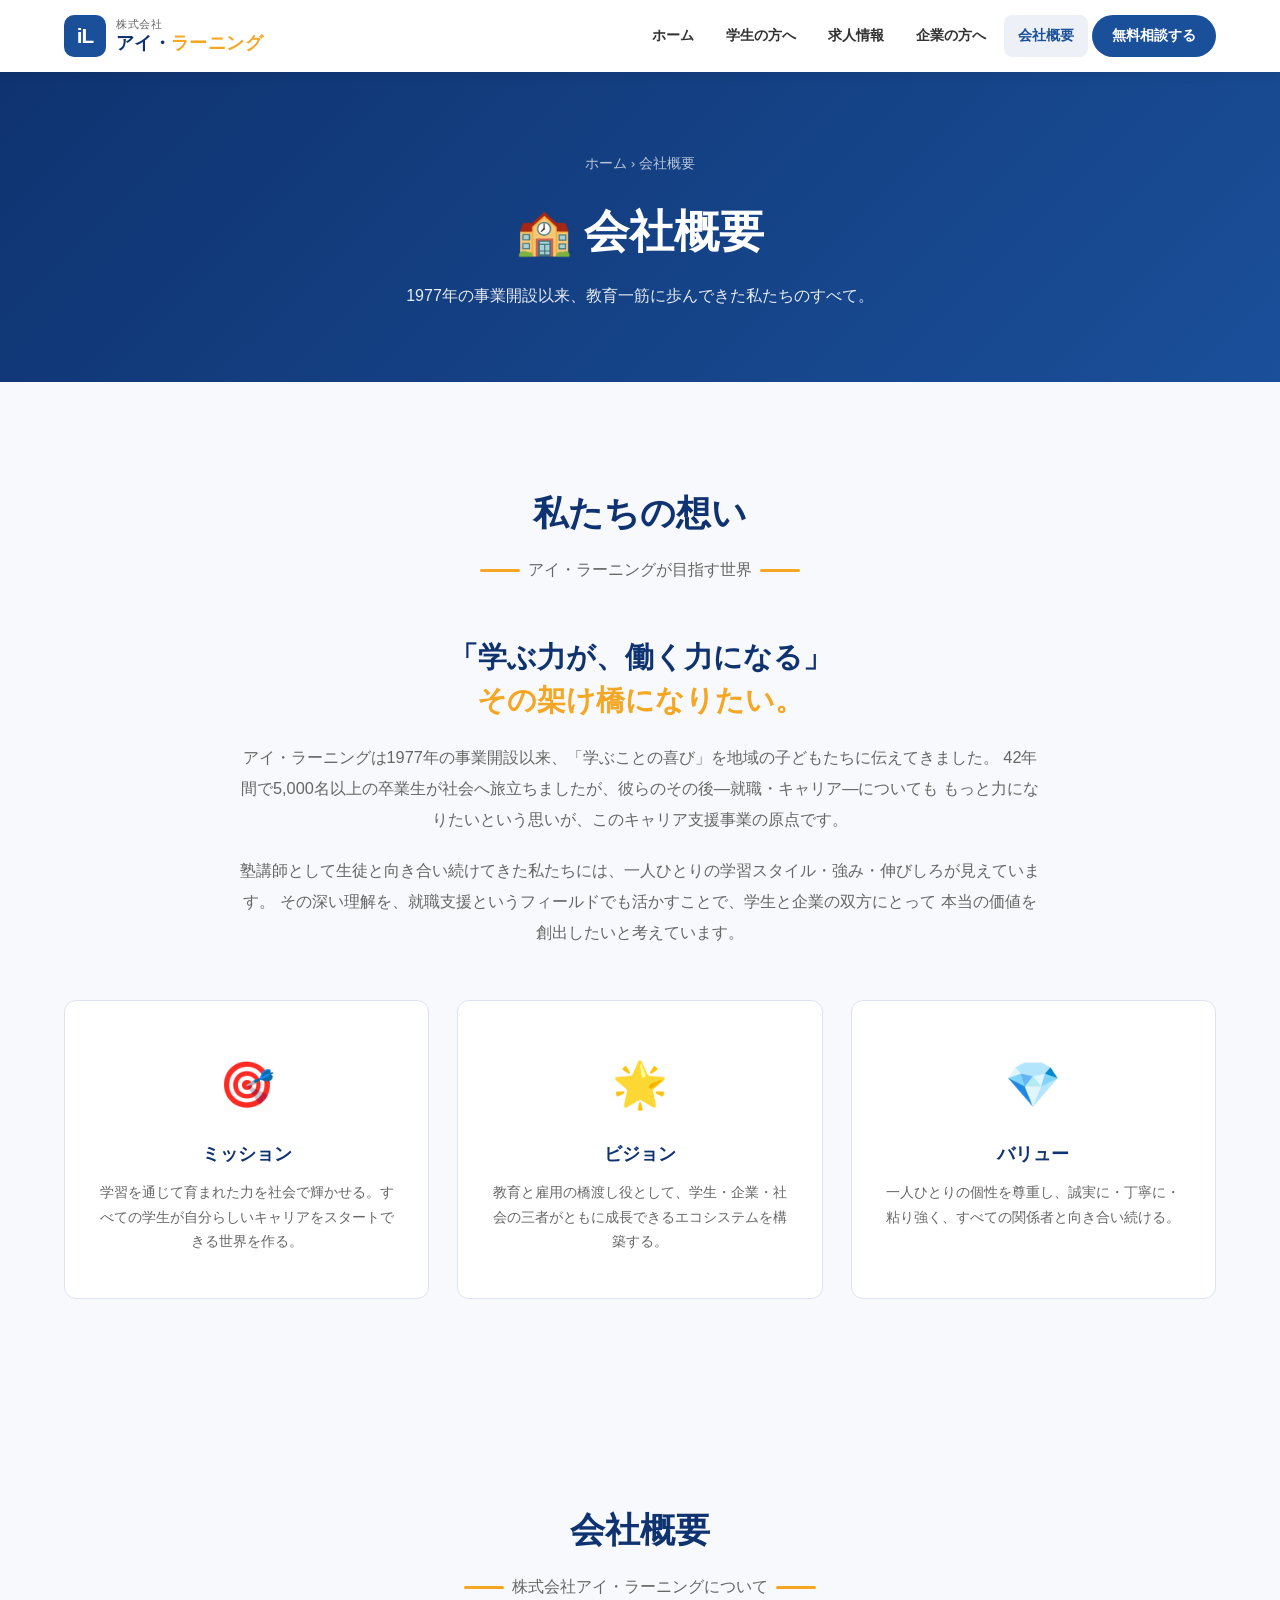
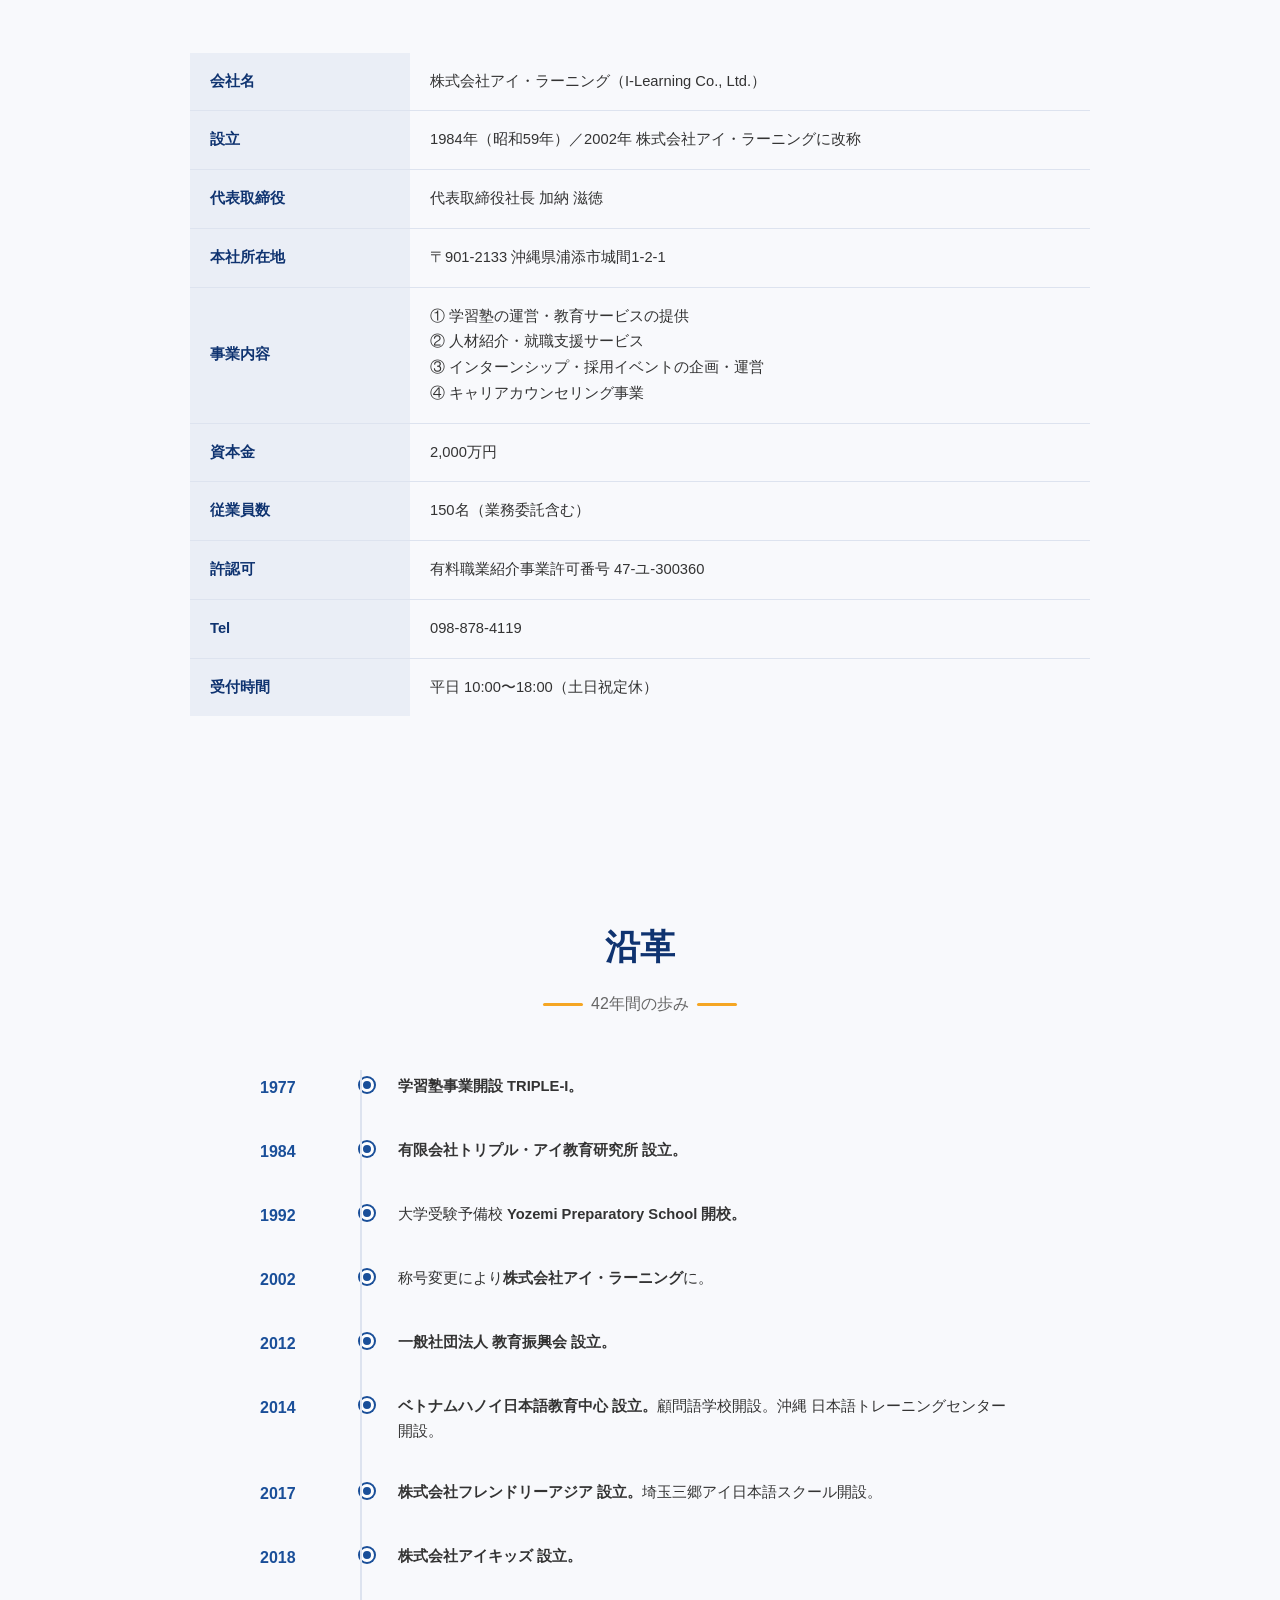
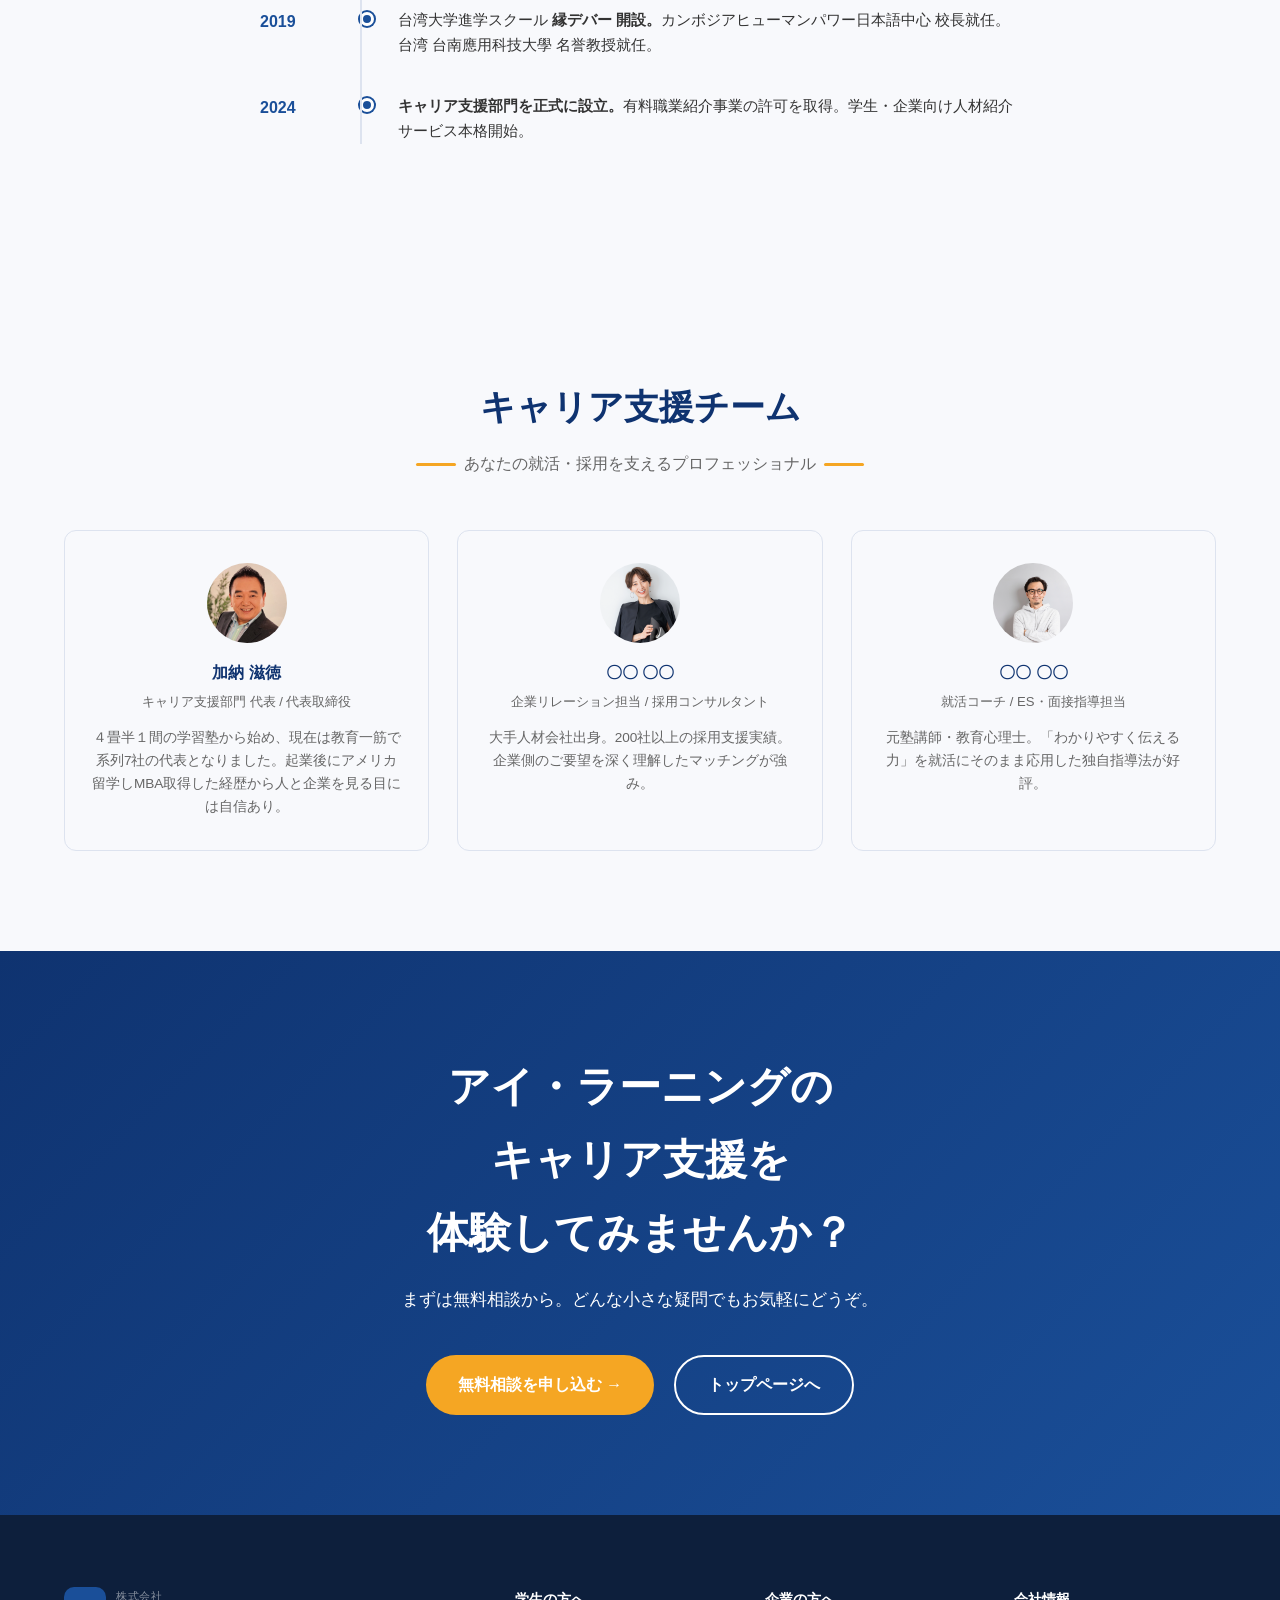
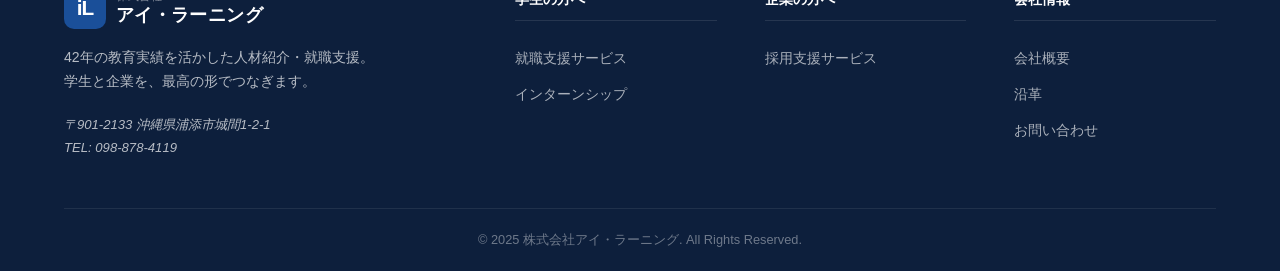
==== pages/about.html @ 65c25853 "initial commit" ====
<!DOCTYPE html>
<html lang="ja">
<head>
  <meta charset="UTF-8">
  <meta name="viewport" content="width=device-width, initial-scale=1.0">
  <meta name="description" content="株式会社アイ・ラーニングの会社概要。1977年の事業開始以来、教育一筋に歩んできた私たちが人材紹介・就職支援に取り組む理由をご紹介します。">
  <title>会社概要 | アイ・ラーニング キャリア支援</title>
  <link rel="stylesheet" href="../css/style.css">
  <style>
    .about-section { padding: 100px 0; }
    .about-section:nth-child(even) { background: var(--bg); }

    /* 会社概要テーブル */
    .company-table { width: 100%; border-collapse: collapse; margin-top: 32px; }
    .company-table th, .company-table td {
      padding: 16px 20px;
      text-align: left;
      border-bottom: 1px solid var(--border);
      font-size: 0.92rem;
    }
    .company-table th {
      width: 220px;
      background: rgba(26,79,153,0.06);
      color: var(--primary-dark);
      font-weight: 700;
    }
    .company-table td { color: var(--text); }
    .company-table tr:last-child th,
    .company-table tr:last-child td { border-bottom: none; }

    /* ミッション */
    .mission-grid { display: grid; grid-template-columns: repeat(3, 1fr); gap: 28px; margin-top: 52px; }
    .mission-card {
      text-align: center;
      padding: 44px 28px;
      border-radius: var(--radius);
      border: 1px solid var(--border);
      background: var(--white);
      transition: var(--transition);
    }
    .mission-card:hover { box-shadow: var(--shadow-lg); transform: translateY(-4px); }
    .mission-card .m-icon { font-size: 2.8rem; margin-bottom: 16px; }
    .mission-card h3 { font-size: 1.1rem; font-weight: 800; color: var(--primary-dark); margin-bottom: 10px; }
    .mission-card p { font-size: 0.88rem; color: var(--text-light); line-height: 1.75; }

    /* 沿革タイムライン */
    .history-timeline { max-width: 760px; margin: 52px auto 0; position: relative; }
    .history-timeline::before {
      content: ""; position: absolute;
      top: 0; bottom: 0; left: 100px;
      width: 2px; background: var(--border);
    }
    .history-item { display: flex; gap: 0; margin-bottom: 32px; }
    .history-year {
      min-width: 100px;
      font-size: 1rem; font-weight: 800;
      color: var(--primary); padding-top: 4px;
    }
    .history-dot {
      width: 14px; height: 14px;
      background: var(--primary);
      border: 3px solid var(--white);
      border-radius: 50%;
      box-shadow: 0 0 0 2px var(--primary);
      margin-top: 8px;
      flex-shrink: 0;
    }
    .history-desc {
      padding-left: 24px;
      font-size: 0.92rem;
      color: var(--text);
      line-height: 1.7;
      padding-top: 4px;
    }

    /* メンバー */
    .member-grid { display: grid; grid-template-columns: repeat(3, 1fr); gap: 28px; margin-top: 40px; }
    .member-card {
      background: var(--bg);
      border: 1px solid var(--border);
      border-radius: var(--radius);
      padding: 32px 24px;
      text-align: center;
    }
    .member-avatar {
      width: 80px; height: 80px;
      border-radius: 50%;
      margin: 0 auto 16px;
      display: flex; align-items: center; justify-content: center;
      font-size: 2rem;
      color: var(--white);
    }
    img.member-avatar {
      object-fit: cover;
      display: block;
    }
    .member-avatar.a1 { background: linear-gradient(135deg, #1a4f99, #2d6bd4); }
    .member-avatar.a2 { background: linear-gradient(135deg, #d4891a, #f5a623); }
    .member-avatar.a3 { background: linear-gradient(135deg, #27ae60, #2ecc71); }
    .member-card h4 { font-size: 1rem; font-weight: 700; color: var(--primary-dark); }
    .member-card .role { font-size: 0.82rem; color: var(--text-light); margin: 4px 0 12px; }
    .member-card p { font-size: 0.85rem; color: var(--text-light); line-height: 1.7; }

    @media (max-width: 768px) {
      .mission-grid { grid-template-columns: 1fr; }
      .member-grid  { grid-template-columns: 1fr; }
      .company-table th { width: 120px; }
      .history-timeline::before { left: 80px; }
      .history-year { min-width: 80px; font-size: 0.9rem; }
    }
    @media (max-width: 1024px) {
      .mission-grid { grid-template-columns: repeat(2, 1fr); }
    }
  </style>
</head>
<body>

  <!-- ヘッダー -->
  <header class="site-header">
    <div class="container">
      <div class="header-inner">
        <a href="../index.html" class="logo">
          <div class="logo-icon">iL</div>
          <div class="logo-text">
            <span class="company">株式会社</span>
            <span class="brand">アイ・<span>ラーニング</span></span>
          </div>
        </a>
        <nav class="site-nav" id="siteNav">
          <ul>
            <li><a href="../index.html">ホーム</a></li>
            <li><a href="for-students.html">学生の方へ</a></li>
            <li><a href="jobs.html">求人情報</a></li>
            <li><a href="for-companies.html">企業の方へ</a></li>
            <li><a href="about.html" class="active">会社概要</a></li>
            <li><a href="contact.html" class="nav-cta">無料相談する</a></li>
          </ul>
        </nav>
        <button class="hamburger" id="hamburger" aria-label="メニュー">
          <span></span><span></span><span></span>
        </button>
      </div>
    </div>
  </header>

  <!-- ページヒーロー -->
  <section class="page-hero">
    <div class="container">
      <p class="breadcrumb"><a href="../index.html">ホーム</a> &rsaquo; 会社概要</p>
      <h1>🏫 会社概要</h1>
      <p>1977年の事業開設以来、教育一筋に歩んできた私たちのすべて。</p>
    </div>
  </section>

  <!-- ミッション・ビジョン -->
  <section class="about-section">
    <div class="container">
      <h2 class="section-title reveal">私たちの想い</h2>
      <p class="section-sub reveal"><span></span>アイ・ラーニングが目指す世界<span></span></p>

      <div style="max-width:800px; margin:0 auto; text-align:center;" class="reveal">
        <h3 style="font-size:1.8rem; font-weight:800; color:var(--primary-dark); margin-bottom:20px; line-height:1.5;">
          「学ぶ力が、働く力になる」<br>
          <span style="color:var(--accent);">その架け橋になりたい。</span>
        </h3>
        <p style="font-size:1.02rem; color:var(--text-light); line-height:1.9; margin-bottom:20px;">
          アイ・ラーニングは1977年の事業開設以来、「学ぶことの喜び」を地域の子どもたちに伝えてきました。
          42年間で5,000名以上の卒業生が社会へ旅立ちましたが、彼らのその後—就職・キャリア—についても
          もっと力になりたいという思いが、このキャリア支援事業の原点です。
        </p>
        <p style="font-size:1.02rem; color:var(--text-light); line-height:1.9;">
          塾講師として生徒と向き合い続けてきた私たちには、一人ひとりの学習スタイル・強み・伸びしろが見えています。
          その深い理解を、就職支援というフィールドでも活かすことで、学生と企業の双方にとって
          本当の価値を創出したいと考えています。
        </p>
      </div>

      <div class="mission-grid">
        <div class="mission-card reveal">
          <div class="m-icon">🎯</div>
          <h3>ミッション</h3>
          <p>学習を通じて育まれた力を社会で輝かせる。すべての学生が自分らしいキャリアをスタートできる世界を作る。</p>
        </div>
        <div class="mission-card reveal">
          <div class="m-icon">🌟</div>
          <h3>ビジョン</h3>
          <p>教育と雇用の橋渡し役として、学生・企業・社会の三者がともに成長できるエコシステムを構築する。</p>
        </div>
        <div class="mission-card reveal">
          <div class="m-icon">💎</div>
          <h3>バリュー</h3>
          <p>一人ひとりの個性を尊重し、誠実に・丁寧に・粘り強く、すべての関係者と向き合い続ける。</p>
        </div>
      </div>
    </div>
  </section>

  <!-- 会社概要テーブル -->
  <section class="about-section" id="info">
    <div class="container">
      <h2 class="section-title reveal">会社概要</h2>
      <p class="section-sub reveal"><span></span>株式会社アイ・ラーニングについて<span></span></p>

      <div class="reveal" style="max-width:900px; margin:0 auto;">
        <table class="company-table">
          <tbody>
            <tr>
              <th>会社名</th>
              <td>株式会社アイ・ラーニング（I-Learning Co., Ltd.）</td>
            </tr>
            <tr>
              <th>設立</th>
              <td>1984年（昭和59年）／2002年 株式会社アイ・ラーニングに改称</td>
            </tr>
            <tr>
              <th>代表取締役</th>
              <td>代表取締役社長 加納 滋徳</td>
            </tr>
            <tr>
              <th>本社所在地</th>
              <td>〒901-2133 沖縄県浦添市城間1-2-1</td>
            </tr>
            <tr>
              <th>事業内容</th>
              <td>
                ① 学習塾の運営・教育サービスの提供<br>
                ② 人材紹介・就職支援サービス<br>
                ③ インターンシップ・採用イベントの企画・運営<br>
                ④ キャリアカウンセリング事業
              </td>
            </tr>
            <tr>
              <th>資本金</th>
              <td>2,000万円</td>
            </tr>
            <tr>
              <th>従業員数</th>
              <td>150名（業務委託含む）</td>
            </tr>
            <tr>
              <th>許認可</th>
              <td>有料職業紹介事業許可番号 47-ユ-300360</td>
            </tr>
            <tr>
              <th>Tel</th>
              <td>098-878-4119</td>
            </tr>
            <tr>
              <th>受付時間</th>
              <td>平日 10:00〜18:00（土日祝定休）</td>
            </tr>
          </tbody>
        </table>
      </div>
    </div>
  </section>

  <!-- 沿革 -->
  <section class="about-section" id="history">
    <div class="container">
      <h2 class="section-title reveal">沿革</h2>
      <p class="section-sub reveal"><span></span>42年間の歩み<span></span></p>

      <div class="history-timeline reveal">
        <div class="history-item">
          <div class="history-year">1977</div>
          <div class="history-dot"></div>
          <div class="history-desc"><strong>学習塾事業開設 TRIPLE-I。</strong></div>
        </div>
        <div class="history-item">
          <div class="history-year">1984</div>
          <div class="history-dot"></div>
          <div class="history-desc"><strong>有限会社トリプル・アイ教育研究所 設立。</strong></div>
        </div>
        <div class="history-item">
          <div class="history-year">1992</div>
          <div class="history-dot"></div>
          <div class="history-desc">大学受験予備校 <strong>Yozemi Preparatory School 開校。</strong></div>
        </div>
        <div class="history-item">
          <div class="history-year">2002</div>
          <div class="history-dot"></div>
          <div class="history-desc">称号変更により<strong>株式会社アイ・ラーニング</strong>に。</div>
        </div>
        <div class="history-item">
          <div class="history-year">2012</div>
          <div class="history-dot"></div>
          <div class="history-desc"><strong>一般社団法人 教育振興会 設立。</strong></div>
        </div>
        <div class="history-item">
          <div class="history-year">2014</div>
          <div class="history-dot"></div>
          <div class="history-desc"><strong>ベトナムハノイ日本語教育中心 設立。</strong>顧問語学校開設。沖縄 日本語トレーニングセンター開設。</div>
        </div>
        <div class="history-item">
          <div class="history-year">2017</div>
          <div class="history-dot"></div>
          <div class="history-desc"><strong>株式会社フレンドリーアジア 設立。</strong>埼玉三郷アイ日本語スクール開設。</div>
        </div>
        <div class="history-item">
          <div class="history-year">2018</div>
          <div class="history-dot"></div>
          <div class="history-desc"><strong>株式会社アイキッズ 設立。</strong></div>
        </div>
        <div class="history-item">
          <div class="history-year">2019</div>
          <div class="history-dot"></div>
          <div class="history-desc">台湾大学進学スクール <strong>縁デバー 開設。</strong>カンボジアヒューマンパワー日本語中心 校長就任。台湾 台南應用科技大學 名誉教授就任。</div>
        </div>
        <div class="history-item">
          <div class="history-year">2024</div>
          <div class="history-dot"></div>
          <div class="history-desc"><strong>キャリア支援部門を正式に設立。</strong>有料職業紹介事業の許可を取得。学生・企業向け人材紹介サービス本格開始。</div>
        </div>
      </div>
    </div>
  </section>

  <!-- スタッフ紹介 -->
  <section class="about-section">
    <div class="container">
      <h2 class="section-title reveal">キャリア支援チーム</h2>
      <p class="section-sub reveal"><span></span>あなたの就活・採用を支えるプロフェッショナル<span></span></p>

      <div class="member-grid">
        <div class="member-card reveal">
          <img src="../sozai/代表・加納氏.png" alt="加納 滋徳" class="member-avatar">
          <h4>加納 滋徳</h4>
          <div class="role">キャリア支援部門 代表 / 代表取締役</div>
          <p>４畳半１間の学習塾から始め、現在は教育一筋で系列7社の代表となりました。起業後にアメリカ留学しMBA取得した経歴から人と企業を見る目には自信あり。</p>
        </div>
        <div class="member-card reveal">
          <img src="../sozai/副代表・中村氏.png" alt="企業リレーション担当" class="member-avatar">
          <h4>〇〇 〇〇</h4>
          <div class="role">企業リレーション担当 / 採用コンサルタント</div>
          <p>大手人材会社出身。200社以上の採用支援実績。企業側のご要望を深く理解したマッチングが強み。</p>
        </div>
        <div class="member-card reveal">
          <img src="../sozai/カウンセラー・林氏.png" alt="就活コーチ" class="member-avatar">
          <h4>〇〇 〇〇</h4>
          <div class="role">就活コーチ / ES・面接指導担当</div>
          <p>元塾講師・教育心理士。「わかりやすく伝える力」を就活にそのまま応用した独自指導法が好評。</p>
        </div>
      </div>
    </div>
  </section>

  <!-- CTA -->
  <section class="cta-section">
    <div class="container">
      <h2 class="reveal">アイ・ラーニングの<br>キャリア支援を<br>体験してみませんか？</h2>
      <p class="reveal">まずは無料相談から。どんな小さな疑問でもお気軽にどうぞ。</p>
      <div class="cta-buttons reveal">
        <a href="contact.html" class="btn btn-primary">無料相談を申し込む →</a>
        <a href="../index.html" class="btn btn-secondary">トップページへ</a>
      </div>
    </div>
  </section>

  <!-- フッター -->
  <footer class="site-footer">
    <div class="container">
      <div class="footer-inner">
        <div class="footer-brand">
          <a href="../index.html" class="logo">
            <div class="logo-icon">iL</div>
            <div class="logo-text">
              <span class="company">株式会社</span>
              <span class="brand" style="color:#fff">アイ・ラーニング</span>
            </div>
          </a>
          <p class="footer-desc">42年の教育実績を活かした人材紹介・就職支援。<br>学生と企業を、最高の形でつなぎます。</p>
          <address class="footer-address">〒901-2133 沖縄県浦添市城間1-2-1<br>TEL: 098-878-4119</address>
        </div>
        <div class="footer-col">
          <h4>学生の方へ</h4>
          <a href="for-students.html">就職支援サービス</a>
          <a href="for-students.html#internship">インターンシップ</a>
        </div>
        <div class="footer-col">
          <h4>企業の方へ</h4>
          <a href="for-companies.html">採用支援サービス</a>
        </div>
        <div class="footer-col">
          <h4>会社情報</h4>
          <a href="about.html">会社概要</a>
          <a href="about.html#history">沿革</a>
          <a href="contact.html">お問い合わせ</a>
        </div>
      </div>
    </div>
    <div class="footer-bottom">
      <p>&copy; 2025 株式会社アイ・ラーニング. All Rights Reserved.</p>
    </div>
  </footer>

  <script src="../js/main.js"></script>
</body>
</html>
---- css/style.css ----
/* ============================================
   株式会社アイ・ラーニング キャリア支援
   メインスタイルシート
   ============================================ */

/* --- リセット & 基本設定 --- */
*, *::before, *::after {
  box-sizing: border-box;
  margin: 0;
  padding: 0;
}

:root {
  --primary:       #1a4f99;
  --primary-dark:  #0f3370;
  --accent:        #f5a623;
  --accent-dark:   #d4891a;
  --text:          #333333;
  --text-light:    #666666;
  --bg:            #f8f9fc;
  --white:         #ffffff;
  --border:        #dde3ef;
  --success:       #27ae60;
  --shadow:        0 4px 20px rgba(26,79,153,0.10);
  --shadow-lg:     0 8px 40px rgba(26,79,153,0.16);
  --radius:        12px;
  --radius-sm:     8px;
  --transition:    0.3s ease;
  --max-width:     1200px;
}

html { scroll-behavior: smooth; }

body {
  font-family: "Hiragino Kaku Gothic ProN", "Noto Sans JP", sans-serif;
  font-size: 16px;
  line-height: 1.75;
  color: var(--text);
  background: var(--bg);
}

a { color: inherit; text-decoration: none; }
img { max-width: 100%; display: block; }
ul, ol { list-style: none; }

/* --- ユーティリティ --- */
.container {
  max-width: var(--max-width);
  margin: 0 auto;
  padding: 0 24px;
}

.section-title {
  font-size: clamp(1.6rem, 3vw, 2.2rem);
  font-weight: 700;
  color: var(--primary-dark);
  text-align: center;
  margin-bottom: 12px;
}

.section-sub {
  text-align: center;
  color: var(--text-light);
  font-size: 1rem;
  margin-bottom: 52px;
}

.section-sub span {
  display: inline-block;
  width: 40px;
  height: 3px;
  background: var(--accent);
  border-radius: 2px;
  vertical-align: middle;
  margin: 0 8px;
}

.btn {
  display: inline-flex;
  align-items: center;
  gap: 8px;
  padding: 14px 32px;
  border-radius: 50px;
  font-size: 1rem;
  font-weight: 700;
  cursor: pointer;
  border: none;
  transition: var(--transition);
  white-space: nowrap;
}

.btn-primary {
  background: var(--accent);
  color: var(--white);
}
.btn-primary:hover {
  background: var(--accent-dark);
  transform: translateY(-2px);
  box-shadow: 0 6px 20px rgba(245,166,35,0.4);
}

.btn-secondary {
  background: transparent;
  color: var(--white);
  border: 2px solid var(--white);
}
.btn-secondary:hover {
  background: var(--white);
  color: var(--primary);
  transform: translateY(-2px);
}

.btn-outline {
  background: transparent;
  color: var(--primary);
  border: 2px solid var(--primary);
}
.btn-outline:hover {
  background: var(--primary);
  color: var(--white);
  transform: translateY(-2px);
}

/* ============================================
   ヘッダー / ナビゲーション
   ============================================ */
.site-header {
  position: sticky;
  top: 0;
  z-index: 100;
  background: var(--white);
  box-shadow: 0 2px 12px rgba(0,0,0,0.08);
}

.header-inner {
  display: flex;
  align-items: center;
  justify-content: space-between;
  height: 72px;
}

.logo {
  display: flex;
  align-items: center;
  gap: 10px;
}

.logo-icon {
  width: 42px;
  height: 42px;
  background: var(--primary);
  border-radius: 10px;
  display: flex;
  align-items: center;
  justify-content: center;
  color: var(--white);
  font-size: 1.3rem;
  font-weight: 900;
  letter-spacing: -1px;
}

.logo-text {
  display: flex;
  flex-direction: column;
  line-height: 1.2;
}

.logo-text .company {
  font-size: 0.7rem;
  color: var(--text-light);
  letter-spacing: 0.05em;
}

.logo-text .brand {
  font-size: 1.15rem;
  font-weight: 800;
  color: var(--primary-dark);
  letter-spacing: 0.02em;
}

.logo-text .brand span {
  color: var(--accent);
}

.site-nav ul {
  display: flex;
  align-items: center;
  gap: 4px;
}

.site-nav a {
  display: block;
  padding: 8px 14px;
  border-radius: var(--radius-sm);
  font-size: 0.9rem;
  font-weight: 600;
  color: var(--text);
  transition: var(--transition);
}

.site-nav a:hover,
.site-nav a.active {
  color: var(--primary);
  background: rgba(26,79,153,0.08);
}

.nav-cta {
  background: var(--primary) !important;
  color: var(--white) !important;
  border-radius: 50px !important;
  padding: 8px 20px !important;
}

.nav-cta:hover {
  background: var(--primary-dark) !important;
  color: var(--white) !important;
}

.hamburger {
  display: none;
  flex-direction: column;
  gap: 5px;
  cursor: pointer;
  padding: 6px;
}

.hamburger span {
  display: block;
  width: 24px;
  height: 2px;
  background: var(--text);
  border-radius: 2px;
  transition: var(--transition);
}

/* ============================================
   ヒーローセクション
   ============================================ */
.hero {
  background: linear-gradient(135deg, var(--primary-dark) 0%, var(--primary) 60%, #2d6bd4 100%);
  color: var(--white);
  padding: 100px 0 80px;
  position: relative;
  overflow: hidden;
}

.hero-video {
  position: absolute;
  inset: 0;
  width: 100%;
  height: 100%;
  object-fit: cover;
  z-index: 0;
}

.hero::before {
  content: "";
  position: absolute;
  inset: 0;
  background: rgba(10, 40, 90, 0.55);
  z-index: 1;
}

.hero-inner {
  position: relative;
  z-index: 2;
  display: grid;
  grid-template-columns: 1fr;
  gap: 60px;
  align-items: center;
  max-width: 720px;
}

.hero-badge {
  display: inline-flex;
  align-items: center;
  gap: 8px;
  background: rgba(245,166,35,0.2);
  border: 1px solid rgba(245,166,35,0.4);
  color: var(--accent);
  font-size: 0.85rem;
  font-weight: 700;
  padding: 6px 16px;
  border-radius: 50px;
  margin-bottom: 20px;
}

.hero h1 {
  font-size: clamp(2rem, 4vw, 3rem);
  font-weight: 900;
  line-height: 1.3;
  margin-bottom: 20px;
}

.hero h1 em {
  font-style: normal;
  color: var(--accent);
}

.hero-desc {
  font-size: 1.05rem;
  line-height: 1.85;
  opacity: 0.9;
  margin-bottom: 36px;
}

.hero-cta {
  display: flex;
  gap: 16px;
  flex-wrap: wrap;
}

.hero-stats {
  display: grid;
  grid-template-columns: repeat(3, 1fr);
  gap: 20px;
  margin-top: 48px;
  padding-top: 36px;
  border-top: 1px solid rgba(255,255,255,0.15);
}

.stat-item {
  text-align: center;
}

.stat-item .number {
  font-size: 2.2rem;
  font-weight: 900;
  color: var(--accent);
  line-height: 1;
}

.stat-item .label {
  font-size: 0.8rem;
  opacity: 0.8;
  margin-top: 6px;
}

/* ヒーロービジュアル */
.hero-visual {
  display: flex;
  flex-direction: column;
  gap: 16px;
}

.hero-card {
  background: rgba(255,255,255,0.12);
  backdrop-filter: blur(12px);
  border: 1px solid rgba(255,255,255,0.2);
  border-radius: var(--radius);
  padding: 20px 24px;
  display: flex;
  align-items: center;
  gap: 16px;
}

.hero-card-icon {
  width: 52px;
  height: 52px;
  border-radius: 12px;
  background: var(--accent);
  display: flex;
  align-items: center;
  justify-content: center;
  font-size: 1.5rem;
  flex-shrink: 0;
}

.hero-card-text .title {
  font-weight: 700;
  font-size: 1rem;
  margin-bottom: 4px;
}

.hero-card-text .desc {
  font-size: 0.82rem;
  opacity: 0.8;
}

.hero-img {
  width: 100%;
  border-radius: var(--radius);
  box-shadow: var(--shadow-lg);
  object-fit: cover;
  max-height: 500px;
  display: block;
}

/* ============================================
   実績バナー
   ============================================ */
.achievement-bar {
  background: var(--primary-dark);
  color: var(--white);
  padding: 20px 0;
}

.achievement-inner {
  display: flex;
  align-items: center;
  justify-content: space-around;
  flex-wrap: wrap;
  gap: 20px;
}

.achievement-item {
  display: flex;
  align-items: center;
  gap: 12px;
}

.achievement-item .icon {
  font-size: 1.6rem;
}

.achievement-item .text strong {
  display: block;
  font-size: 1.3rem;
  font-weight: 900;
  color: var(--accent);
}

.achievement-item .text span {
  font-size: 0.82rem;
  opacity: 0.8;
}

.achievement-divider {
  width: 1px;
  height: 40px;
  background: rgba(255,255,255,0.2);
}

/* ============================================
   サービスセクション
   ============================================ */
.services-section {
  padding: 100px 0;
  background: var(--white);
}

.services-grid {
  display: grid;
  grid-template-columns: repeat(3, 1fr);
  gap: 28px;
}

.service-card {
  background: var(--bg);
  border: 1px solid var(--border);
  border-radius: var(--radius);
  padding: 36px 28px;
  transition: var(--transition);
  position: relative;
  overflow: hidden;
}

.service-card::before {
  content: "";
  position: absolute;
  top: 0;
  left: 0;
  right: 0;
  height: 4px;
  background: var(--primary);
  transform: scaleX(0);
  transition: var(--transition);
}

.service-card:hover {
  transform: translateY(-6px);
  box-shadow: var(--shadow-lg);
  border-color: transparent;
}

.service-card:hover::before {
  transform: scaleX(1);
}

.service-icon {
  width: 64px;
  height: 64px;
  background: rgba(26,79,153,0.08);
  border-radius: 16px;
  display: flex;
  align-items: center;
  justify-content: center;
  font-size: 1.8rem;
  margin-bottom: 20px;
}

.service-card h3 {
  font-size: 1.15rem;
  font-weight: 700;
  color: var(--primary-dark);
  margin-bottom: 12px;
}

.service-card p {
  font-size: 0.92rem;
  color: var(--text-light);
  line-height: 1.75;
  margin-bottom: 20px;
}

.service-link {
  color: var(--primary);
  font-size: 0.9rem;
  font-weight: 700;
  display: inline-flex;
  align-items: center;
  gap: 4px;
  transition: var(--transition);
}

.service-link:hover { gap: 8px; }

/* ============================================
   対象者セクション（学生 / 企業）
   ============================================ */
.target-section {
  padding: 100px 0;
  background: var(--bg);
}

.target-grid {
  display: grid;
  grid-template-columns: 1fr 1fr;
  gap: 32px;
}

.target-card {
  border-radius: var(--radius);
  padding: 48px 40px;
  color: var(--white);
  position: relative;
  overflow: hidden;
}

.target-card.students {
  background:
    linear-gradient(135deg, rgba(26,79,153,0.72), rgba(45,107,212,0.65)),
    url('../sozai/学生とスタッフが面談・相談しているシーン１.png') center/cover no-repeat;
}

.target-card.companies {
  background:
    linear-gradient(135deg, rgba(212,137,26,0.65), rgba(245,166,35,0.60)),
    url('../sozai/biru.png') center/cover no-repeat;
}

.target-card::after {
  content: attr(data-icon);
  position: absolute;
  bottom: -20px;
  right: -10px;
  font-size: 8rem;
  opacity: 0.08;
}

.target-tag {
  display: inline-block;
  background: rgba(255,255,255,0.2);
  border-radius: 50px;
  padding: 4px 14px;
  font-size: 0.78rem;
  font-weight: 700;
  margin-bottom: 16px;
}

.target-card h3 {
  font-size: 1.6rem;
  font-weight: 800;
  margin-bottom: 12px;
}

.target-card p {
  opacity: 0.9;
  margin-bottom: 28px;
  font-size: 0.95rem;
}

.target-list {
  margin-bottom: 32px;
}

.target-list li {
  display: flex;
  align-items: center;
  gap: 10px;
  padding: 8px 0;
  font-size: 0.92rem;
  border-bottom: 1px solid rgba(255,255,255,0.15);
}

.target-list li:last-child { border-bottom: none; }

.target-list li::before {
  content: "✓";
  background: rgba(255,255,255,0.2);
  width: 22px;
  height: 22px;
  border-radius: 50%;
  display: inline-flex;
  align-items: center;
  justify-content: center;
  font-size: 0.7rem;
  font-weight: 700;
  flex-shrink: 0;
}

/* ============================================
   強み・特徴セクション
   ============================================ */
.strength-section {
  padding: 100px 0;
  background: var(--white);
}

.strength-grid {
  display: grid;
  grid-template-columns: 1fr 1fr;
  gap: 60px;
  align-items: center;
}

.strength-text h2 {
  font-size: clamp(1.6rem, 3vw, 2.2rem);
  font-weight: 800;
  color: var(--primary-dark);
  line-height: 1.4;
  margin-bottom: 20px;
}

.strength-text h2 em {
  font-style: normal;
  color: var(--accent);
}

.strength-text p {
  color: var(--text-light);
  margin-bottom: 32px;
  line-height: 1.85;
}

.strength-points {
  display: flex;
  flex-direction: column;
  gap: 20px;
}

.strength-point {
  display: flex;
  gap: 16px;
  align-items: flex-start;
}

.sp-icon {
  width: 48px;
  height: 48px;
  background: rgba(26,79,153,0.08);
  border-radius: 12px;
  display: flex;
  align-items: center;
  justify-content: center;
  font-size: 1.3rem;
  flex-shrink: 0;
}

.sp-body h4 {
  font-size: 1rem;
  font-weight: 700;
  color: var(--primary-dark);
  margin-bottom: 4px;
}

.sp-body p {
  font-size: 0.88rem;
  color: var(--text-light);
  margin-bottom: 0;
}

/* 42年の歴史ビジュアル */
.years-visual {
  background: linear-gradient(135deg, var(--primary-dark), var(--primary));
  border-radius: var(--radius);
  padding: 52px 40px;
  color: var(--white);
  text-align: center;
}

.years-number {
  font-size: 6rem;
  font-weight: 900;
  color: var(--accent);
  line-height: 1;
}

.years-label {
  font-size: 1.2rem;
  font-weight: 700;
  opacity: 0.9;
  margin-bottom: 32px;
}

.timeline {
  text-align: left;
  margin-top: 32px;
}

.timeline-item {
  display: flex;
  gap: 16px;
  padding: 12px 0;
  border-bottom: 1px solid rgba(255,255,255,0.1);
  font-size: 0.88rem;
}

.timeline-item:last-child { border-bottom: none; }

.timeline-year {
  color: var(--accent);
  font-weight: 800;
  min-width: 50px;
}

/* ============================================
   フロー（利用の流れ）
   ============================================ */
.flow-section {
  padding: 100px 0;
  background: linear-gradient(180deg, var(--bg) 0%, var(--white) 100%);
}

.flow-tabs {
  display: flex;
  justify-content: center;
  gap: 12px;
  margin-bottom: 52px;
}

.flow-tab {
  padding: 10px 28px;
  border-radius: 50px;
  border: 2px solid var(--border);
  font-size: 0.95rem;
  font-weight: 700;
  cursor: pointer;
  background: var(--white);
  color: var(--text-light);
  transition: var(--transition);
}

.flow-tab.active,
.flow-tab:hover {
  background: var(--primary);
  border-color: var(--primary);
  color: var(--white);
}

.flow-steps {
  display: grid;
  grid-template-columns: repeat(5, 1fr);
  gap: 0;
  position: relative;
}

.flow-steps::before {
  content: "";
  position: absolute;
  top: 36px;
  left: 10%;
  width: 80%;
  height: 2px;
  background: var(--border);
  z-index: 0;
}

.flow-step {
  text-align: center;
  position: relative;
  z-index: 1;
  padding: 0 12px;
}

.flow-step-num {
  width: 72px;
  height: 72px;
  background: var(--primary);
  color: var(--white);
  border-radius: 50%;
  display: flex;
  align-items: center;
  justify-content: center;
  font-size: 1.5rem;
  font-weight: 900;
  margin: 0 auto 20px;
  position: relative;
}

.flow-step-num::after {
  content: "";
  position: absolute;
  inset: -4px;
  border-radius: 50%;
  border: 2px solid rgba(26,79,153,0.2);
}

.flow-step h4 {
  font-size: 0.95rem;
  font-weight: 700;
  color: var(--primary-dark);
  margin-bottom: 8px;
}

.flow-step p {
  font-size: 0.82rem;
  color: var(--text-light);
  line-height: 1.6;
}

/* ============================================
   お知らせ・イベント
   ============================================ */
.news-section {
  padding: 100px 0;
  background: var(--bg);
}

.news-grid {
  display: grid;
  grid-template-columns: 2fr 1fr;
  gap: 40px;
}

.news-list {
  background: var(--white);
  border-radius: var(--radius);
  overflow: hidden;
  border: 1px solid var(--border);
}

.news-item {
  display: flex;
  gap: 20px;
  padding: 20px 24px;
  border-bottom: 1px solid var(--border);
  transition: var(--transition);
}

.news-item:last-child { border-bottom: none; }
.news-item:hover { background: var(--bg); }

.news-date {
  font-size: 0.82rem;
  color: var(--text-light);
  white-space: nowrap;
  min-width: 95px;
}

.news-tag {
  display: inline-block;
  padding: 2px 10px;
  border-radius: 50px;
  font-size: 0.72rem;
  font-weight: 700;
  white-space: nowrap;
  align-self: flex-start;
  margin-top: 2px;
}

.tag-event   { background: rgba(26,79,153,0.1);  color: var(--primary); }
.tag-news    { background: rgba(39,174,96,0.1);  color: var(--success); }
.tag-info    { background: rgba(245,166,35,0.15); color: var(--accent-dark); }

.news-item h4 {
  font-size: 0.92rem;
  font-weight: 600;
  color: var(--text);
  line-height: 1.5;
}

/* イベントカード */
.event-card {
  background: var(--primary);
  color: var(--white);
  border-radius: var(--radius);
  padding: 32px 28px;
}

.event-card h3 {
  font-size: 1.1rem;
  font-weight: 700;
  margin-bottom: 20px;
  opacity: 0.9;
}

.event-items {
  display: flex;
  flex-direction: column;
  gap: 16px;
}

.event-item {
  background: rgba(255,255,255,0.1);
  border-radius: var(--radius-sm);
  padding: 16px;
}

.event-item .date {
  font-size: 0.78rem;
  color: var(--accent);
  font-weight: 700;
  margin-bottom: 4px;
}

.event-item .name {
  font-size: 0.9rem;
  font-weight: 600;
}

.event-item .place {
  font-size: 0.78rem;
  opacity: 0.8;
  margin-top: 4px;
}

/* ============================================
   声・実績セクション
   ============================================ */
.voice-section {
  padding: 100px 0;
  background: var(--white);
}

.voice-grid {
  display: grid;
  grid-template-columns: repeat(3, 1fr);
  gap: 28px;
}

.voice-card {
  background: var(--bg);
  border: 1px solid var(--border);
  border-radius: var(--radius);
  padding: 32px 28px;
}

.voice-quote {
  font-size: 2rem;
  color: var(--accent);
  line-height: 1;
  margin-bottom: 12px;
}

.voice-card p {
  font-size: 0.92rem;
  color: var(--text);
  line-height: 1.75;
  margin-bottom: 20px;
}

.voice-author {
  display: flex;
  align-items: center;
  gap: 12px;
}

.voice-avatar {
  width: 44px;
  height: 44px;
  border-radius: 50%;
  background: linear-gradient(135deg, var(--primary), #2d6bd4);
  display: flex;
  align-items: center;
  justify-content: center;
  color: var(--white);
  font-weight: 700;
  font-size: 1rem;
  flex-shrink: 0;
}

img.voice-avatar {
  object-fit: cover;
  display: block;
}

.service-img {
  width: 100%;
  border-radius: var(--radius);
  box-shadow: var(--shadow-lg);
  object-fit: cover;
  aspect-ratio: 4 / 3;
  display: block;
}

.voice-author-info .name {
  font-size: 0.9rem;
  font-weight: 700;
  color: var(--primary-dark);
}

.voice-author-info .role {
  font-size: 0.78rem;
  color: var(--text-light);
}

/* ============================================
   CTA バナー
   ============================================ */
.cta-section {
  padding: 100px 0;
  background: linear-gradient(135deg, var(--primary-dark), var(--primary));
  color: var(--white);
  text-align: center;
}

.cta-section h2 {
  font-size: clamp(1.8rem, 3.5vw, 2.6rem);
  font-weight: 900;
  margin-bottom: 16px;
}

.cta-section p {
  font-size: 1.05rem;
  opacity: 0.9;
  max-width: 560px;
  margin: 0 auto 40px;
}

.cta-buttons {
  display: flex;
  gap: 20px;
  justify-content: center;
  flex-wrap: wrap;
}

/* ============================================
   フッター
   ============================================ */
.site-footer {
  background: #0d1f3c;
  color: rgba(255,255,255,0.7);
  padding: 72px 0 0;
}

.footer-inner {
  display: grid;
  grid-template-columns: 2fr 1fr 1fr 1fr;
  gap: 48px;
  padding-bottom: 48px;
  border-bottom: 1px solid rgba(255,255,255,0.08);
}

.footer-brand .logo-text .company {
  color: rgba(255,255,255,0.5);
}

.footer-brand .logo-text .brand {
  color: var(--white);
}

.footer-desc {
  margin-top: 16px;
  font-size: 0.88rem;
  line-height: 1.75;
}

.footer-address {
  margin-top: 20px;
  font-size: 0.82rem;
  line-height: 1.75;
}

.footer-col h4 {
  color: var(--white);
  font-size: 0.9rem;
  font-weight: 700;
  margin-bottom: 20px;
  padding-bottom: 8px;
  border-bottom: 1px solid rgba(255,255,255,0.1);
}

.footer-col a {
  display: block;
  font-size: 0.85rem;
  padding: 6px 0;
  color: rgba(255,255,255,0.65);
  transition: var(--transition);
}

.footer-col a:hover {
  color: var(--accent);
  padding-left: 4px;
}

.footer-bottom {
  padding: 20px 0;
  text-align: center;
  font-size: 0.8rem;
  color: rgba(255,255,255,0.4);
}

/* ============================================
   ページヘッダー（内部ページ共通）
   ============================================ */
.page-hero {
  background: linear-gradient(135deg, var(--primary-dark), var(--primary));
  color: var(--white);
  padding: 80px 0 72px;
  text-align: center;
}

.page-hero .breadcrumb {
  margin-bottom: 16px;
  font-size: 0.85rem;
  opacity: 0.7;
}

.page-hero .breadcrumb a { color: inherit; }
.page-hero .breadcrumb a:hover { opacity: 1; }

.page-hero h1 {
  font-size: clamp(1.8rem, 4vw, 2.8rem);
  font-weight: 900;
  margin-bottom: 12px;
}

.page-hero p {
  opacity: 0.9;
  max-width: 600px;
  margin: 0 auto;
}

/* ============================================
   お問い合わせフォーム  
   ============================================ */
.contact-section {
  padding: 100px 0;
}

.contact-inner {
  display: grid;
  grid-template-columns: 1fr 1.6fr;
  gap: 60px;
  align-items: start;
}

.contact-info h2 {
  font-size: 1.6rem;
  font-weight: 800;
  color: var(--primary-dark);
  margin-bottom: 12px;
}

.contact-info p {
  color: var(--text-light);
  margin-bottom: 32px;
}

.contact-item {
  display: flex;
  gap: 14px;
  align-items: flex-start;
  padding: 16px 0;
  border-bottom: 1px solid var(--border);
}

.contact-item:last-of-type { border-bottom: none; }

.contact-item .ci-icon {
  width: 44px;
  height: 44px;
  background: rgba(26,79,153,0.08);
  border-radius: 10px;
  display: flex;
  align-items: center;
  justify-content: center;
  font-size: 1.2rem;
  flex-shrink: 0;
}

.contact-item .ci-label {
  font-size: 0.78rem;
  color: var(--text-light);
  margin-bottom: 2px;
}

.contact-item .ci-value {
  font-size: 0.95rem;
  font-weight: 600;
  color: var(--primary-dark);
}

.contact-form {
  background: var(--white);
  border: 1px solid var(--border);
  border-radius: var(--radius);
  padding: 44px 40px;
  box-shadow: var(--shadow);
}

.form-row {
  display: grid;
  grid-template-columns: 1fr 1fr;
  gap: 20px;
  margin-bottom: 20px;
}

.form-group {
  margin-bottom: 20px;
}

.form-group label {
  display: block;
  font-size: 0.88rem;
  font-weight: 700;
  color: var(--primary-dark);
  margin-bottom: 8px;
}

.form-group label .req {
  color: #e74c3c;
  margin-left: 4px;
}

.form-control {
  width: 100%;
  padding: 12px 16px;
  border: 1.5px solid var(--border);
  border-radius: var(--radius-sm);
  font-size: 0.95rem;
  font-family: inherit;
  color: var(--text);
  background: var(--bg);
  transition: var(--transition);
  outline: none;
}

.form-control:focus {
  border-color: var(--primary);
  background: var(--white);
  box-shadow: 0 0 0 3px rgba(26,79,153,0.12);
}

textarea.form-control {
  resize: vertical;
  min-height: 140px;
}

select.form-control {
  appearance: none;
  background-image: url("data:image/svg+xml,%3Csvg xmlns='http://www.w3.org/2000/svg' width='12' height='8' viewBox='0 0 12 8'%3E%3Cpath d='M1 1l5 5 5-5' stroke='%23666' stroke-width='1.5' fill='none' stroke-linecap='round'/%3E%3C/svg%3E");
  background-repeat: no-repeat;
  background-position: right 14px center;
  padding-right: 40px;
}

.form-submit {
  text-align: center;
}

/* ============================================
   レスポンシブ
   ============================================ */
@media (max-width: 1024px) {
  .services-grid { grid-template-columns: repeat(2, 1fr); }
  .flow-steps    { grid-template-columns: repeat(3, 1fr); }
  .footer-inner  { grid-template-columns: 1fr 1fr; gap: 32px; }
}

@media (max-width: 768px) {
  .hero-inner       { grid-template-columns: 1fr; }
  .hero-visual      { display: none; }
  .hero-stats       { grid-template-columns: repeat(3, 1fr); }
  .target-grid      { grid-template-columns: 1fr; }
  .strength-grid    { grid-template-columns: 1fr; }
  .news-grid        { grid-template-columns: 1fr; }
  .voice-grid       { grid-template-columns: 1fr; }
  .flow-steps       { grid-template-columns: repeat(2, 1fr); }
  .flow-steps::before { display: none; }
  .contact-inner    { grid-template-columns: 1fr; }
  .form-row         { grid-template-columns: 1fr; }
  .footer-inner     { grid-template-columns: 1fr; }
  .services-grid    { grid-template-columns: 1fr; }
  .achievement-divider { display: none; }

  .site-nav { display: none; }
  .site-nav.open {
    display: block;
    position: absolute;
    top: 72px;
    left: 0;
    right: 0;
    background: var(--white);
    border-top: 1px solid var(--border);
    padding: 16px 24px;
    box-shadow: 0 8px 24px rgba(0,0,0,0.1);
  }
  .site-nav.open ul { flex-direction: column; }
  .hamburger { display: flex; }
}

/* ============================================
   アニメーション
   ============================================ */
@keyframes fadeInUp {
  from { opacity: 0; transform: translateY(24px); }
  to   { opacity: 1; transform: translateY(0); }
}

.fade-in {
  animation: fadeInUp 0.6s ease forwards;
  opacity: 0;
}

.fade-in-1 { animation-delay: 0.1s; }
.fade-in-2 { animation-delay: 0.2s; }
.fade-in-3 { animation-delay: 0.3s; }
.fade-in-4 { animation-delay: 0.4s; }
.fade-in-5 { animation-delay: 0.5s; }

/* スクロールアニメーション */
.reveal {
  opacity: 0;
  transform: translateY(30px);
  transition: opacity 0.7s ease, transform 0.7s ease;
}

.reveal.visible {
  opacity: 1;
  transform: translateY(0);
}
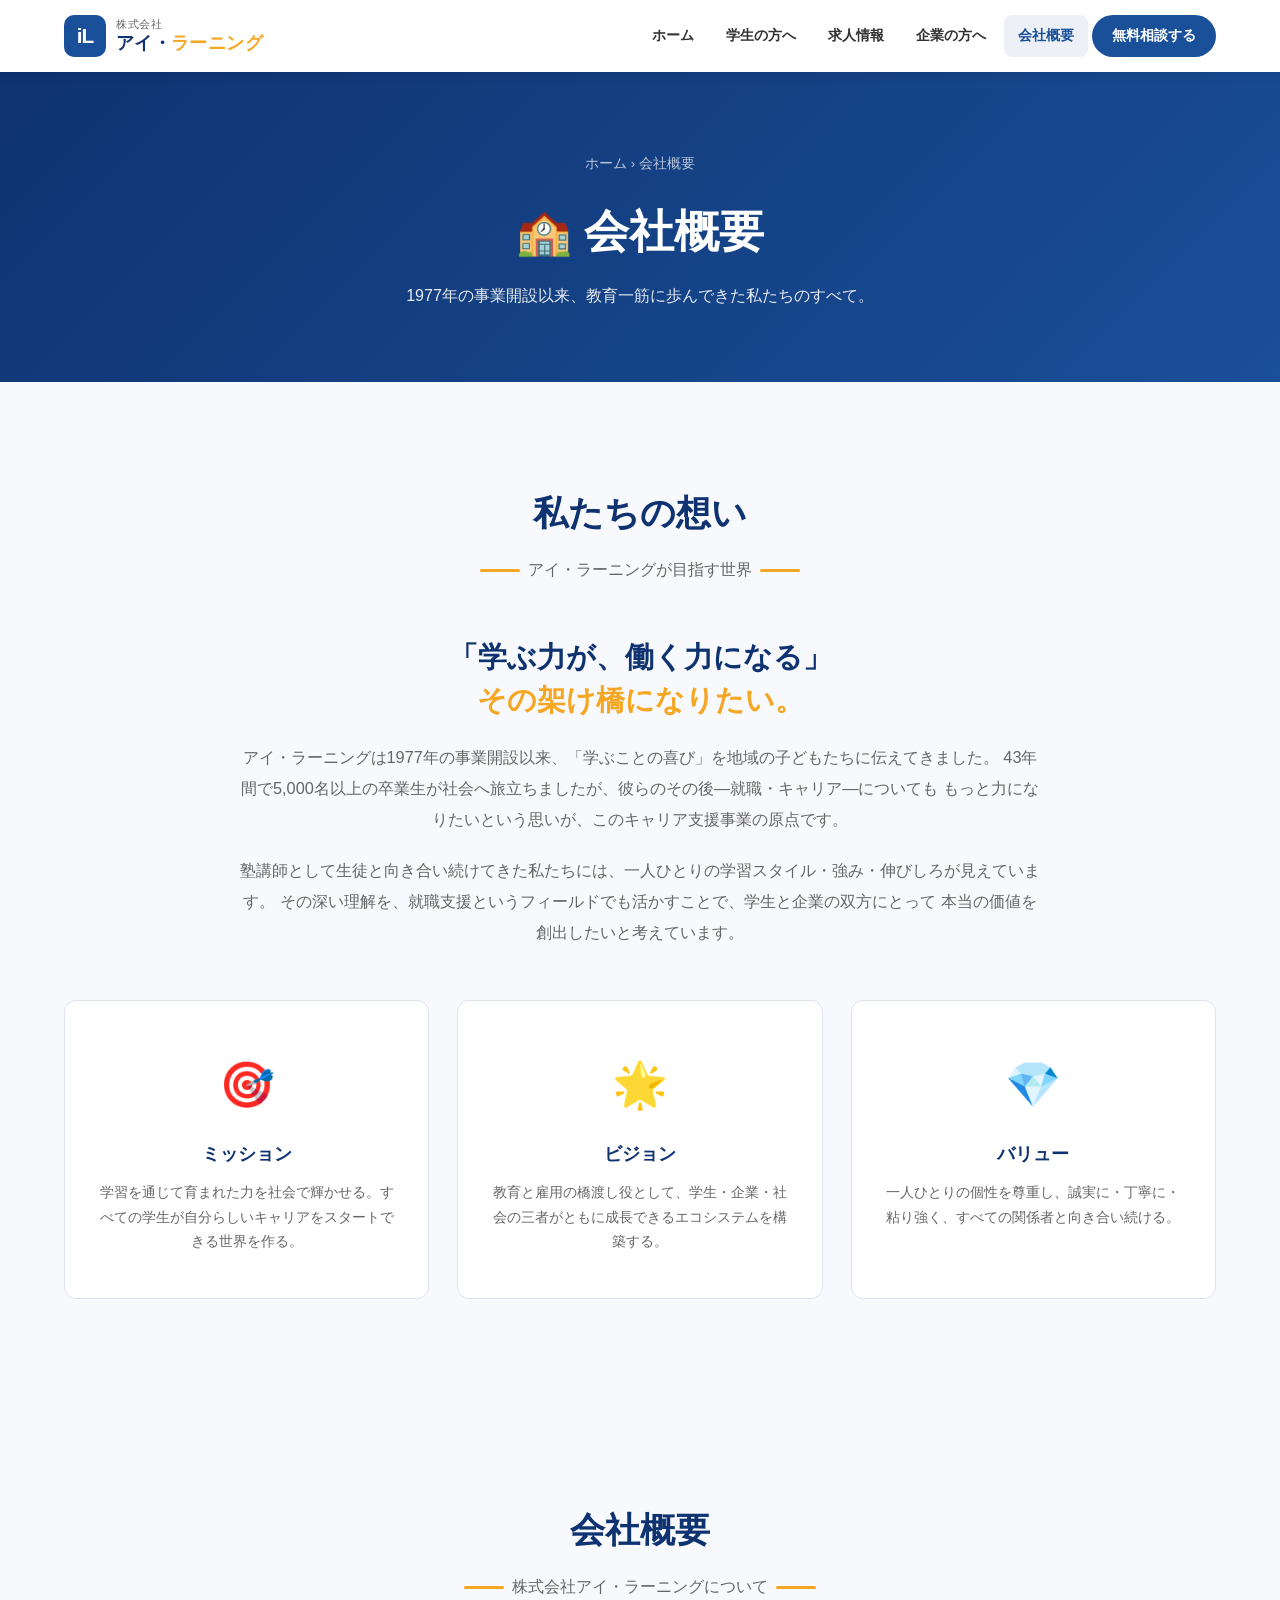
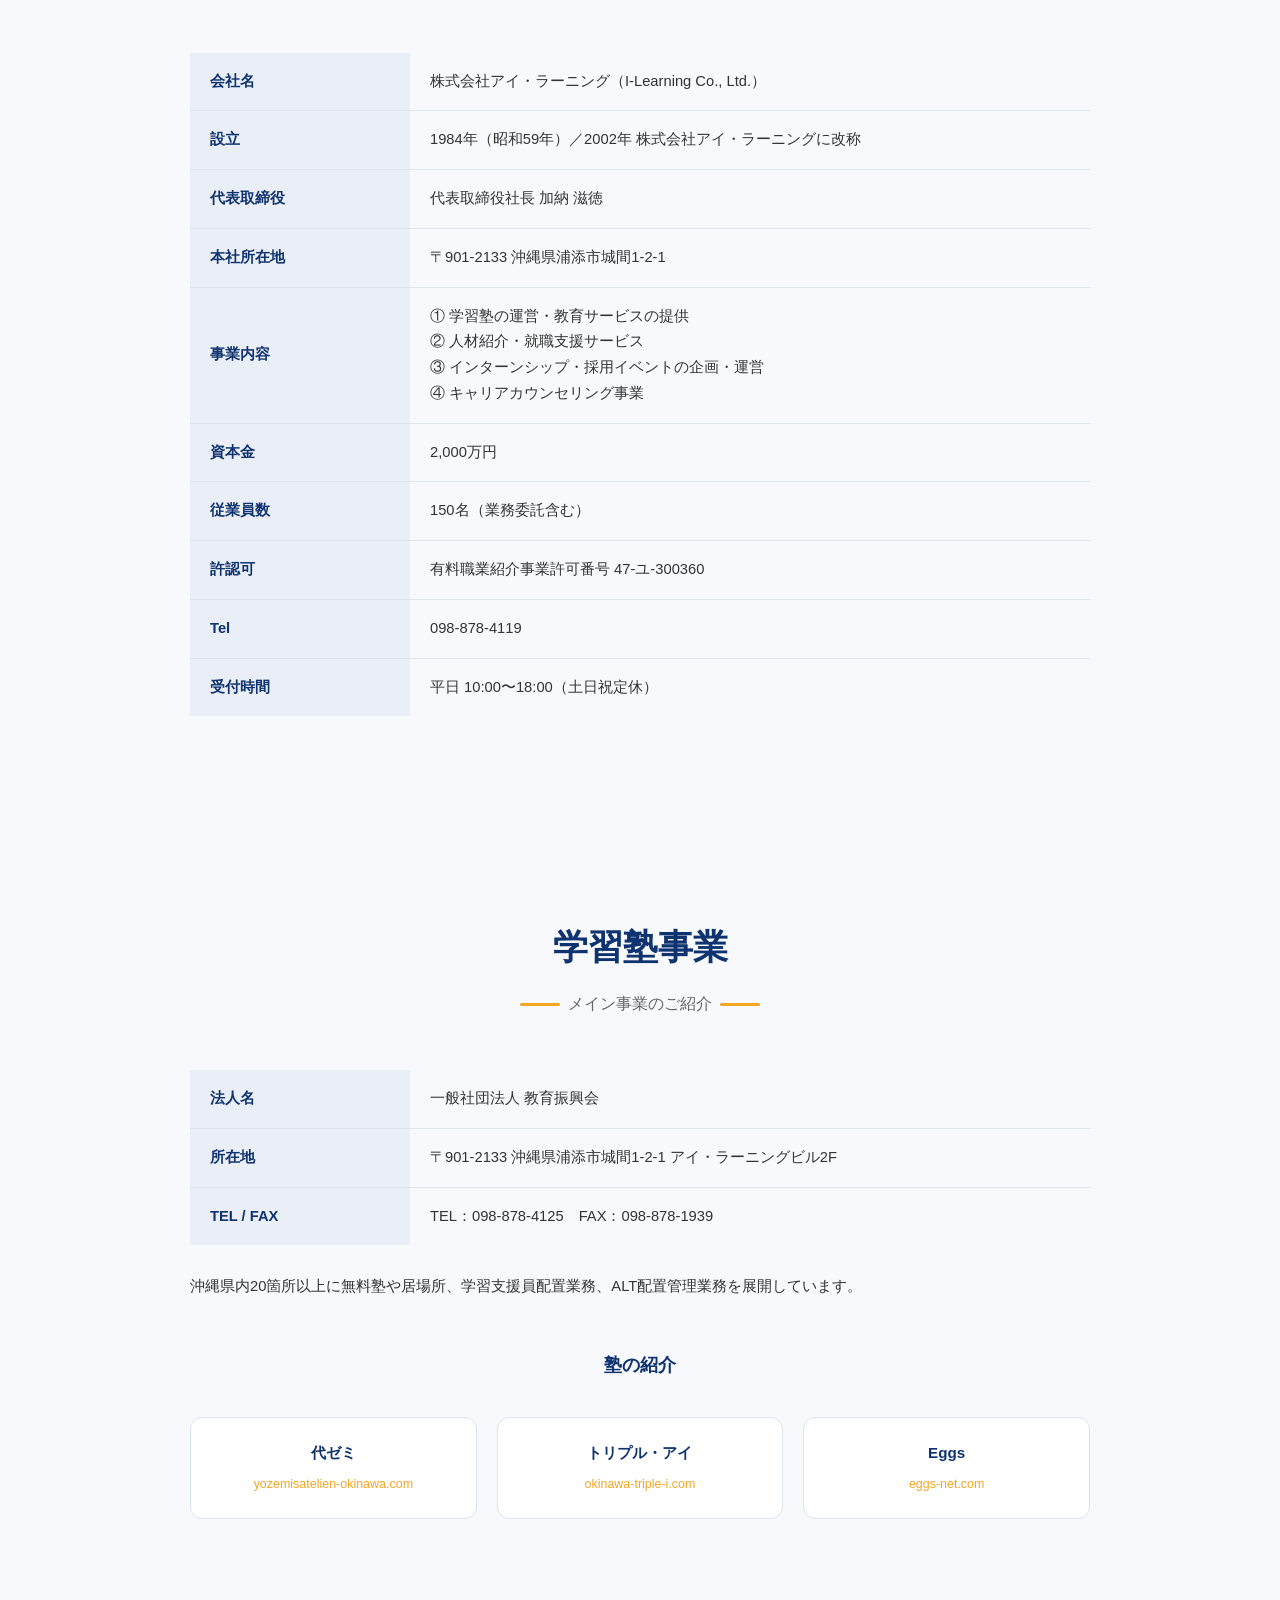
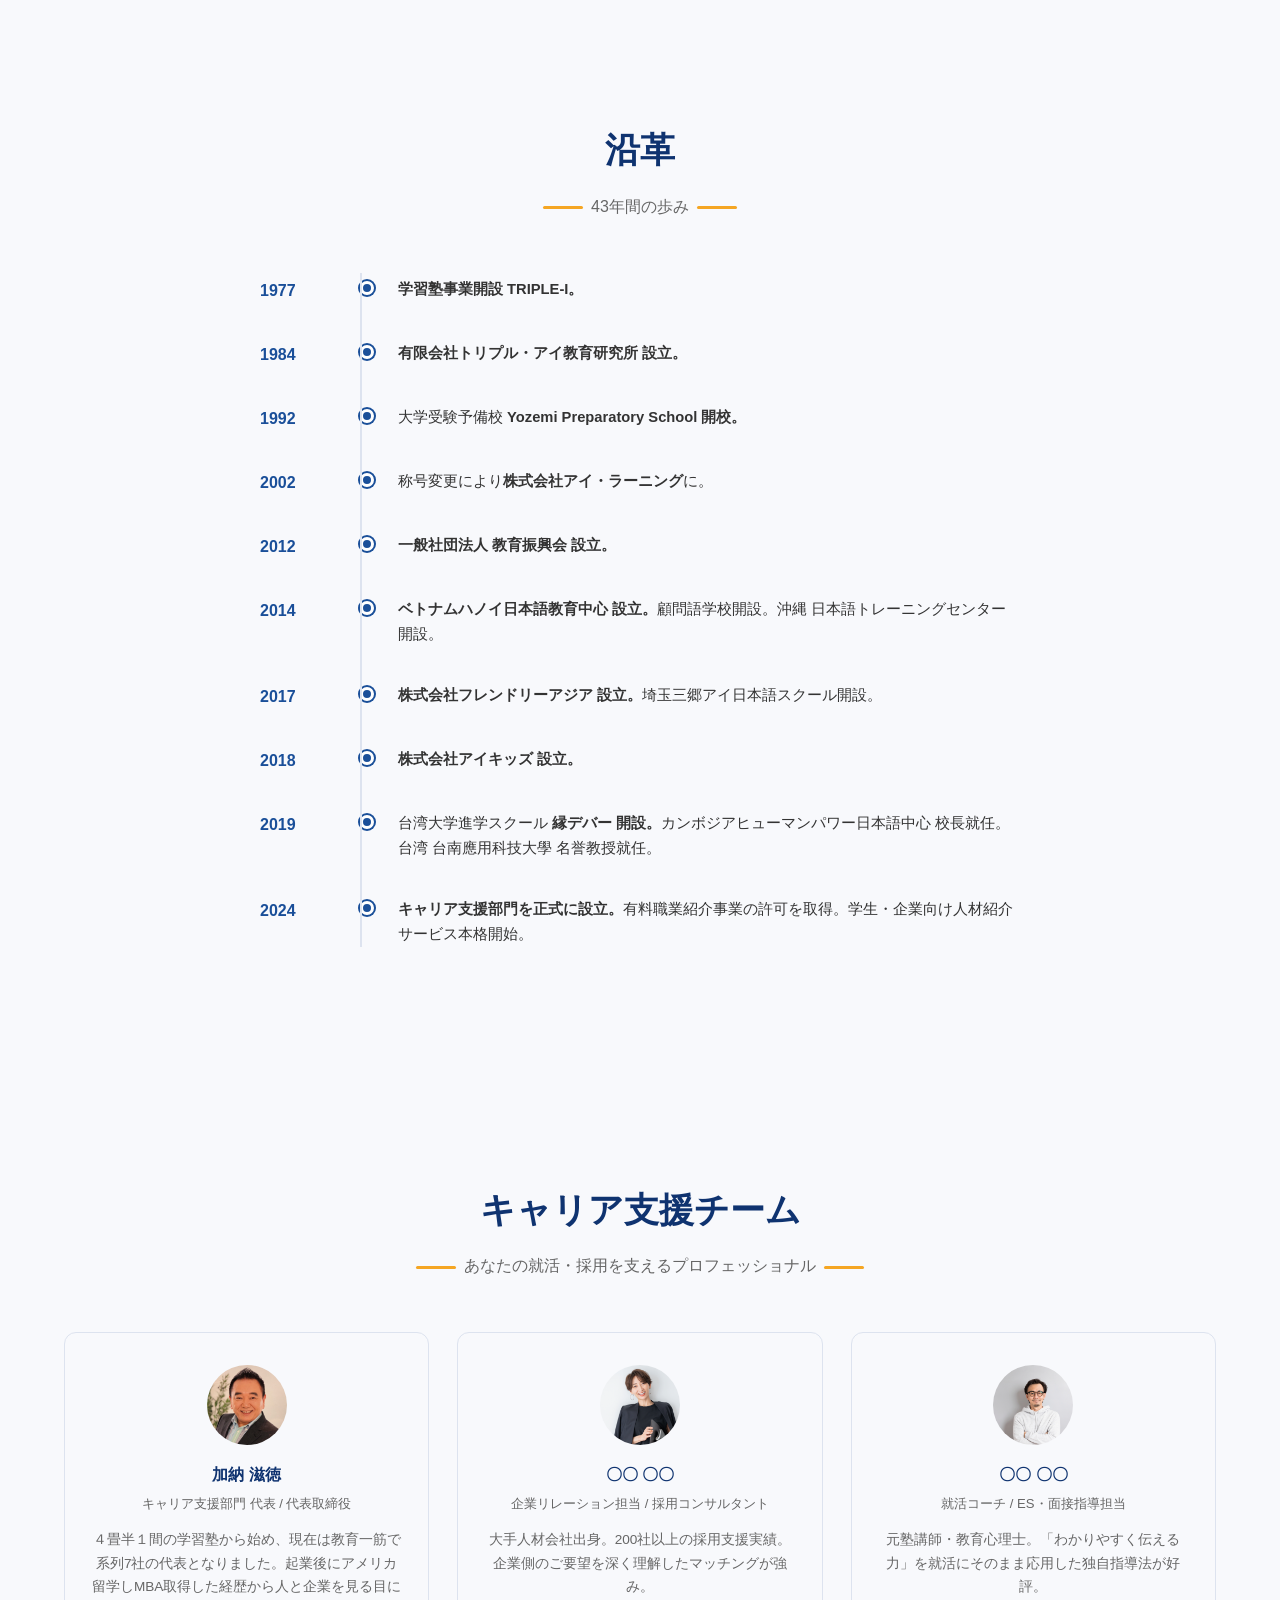
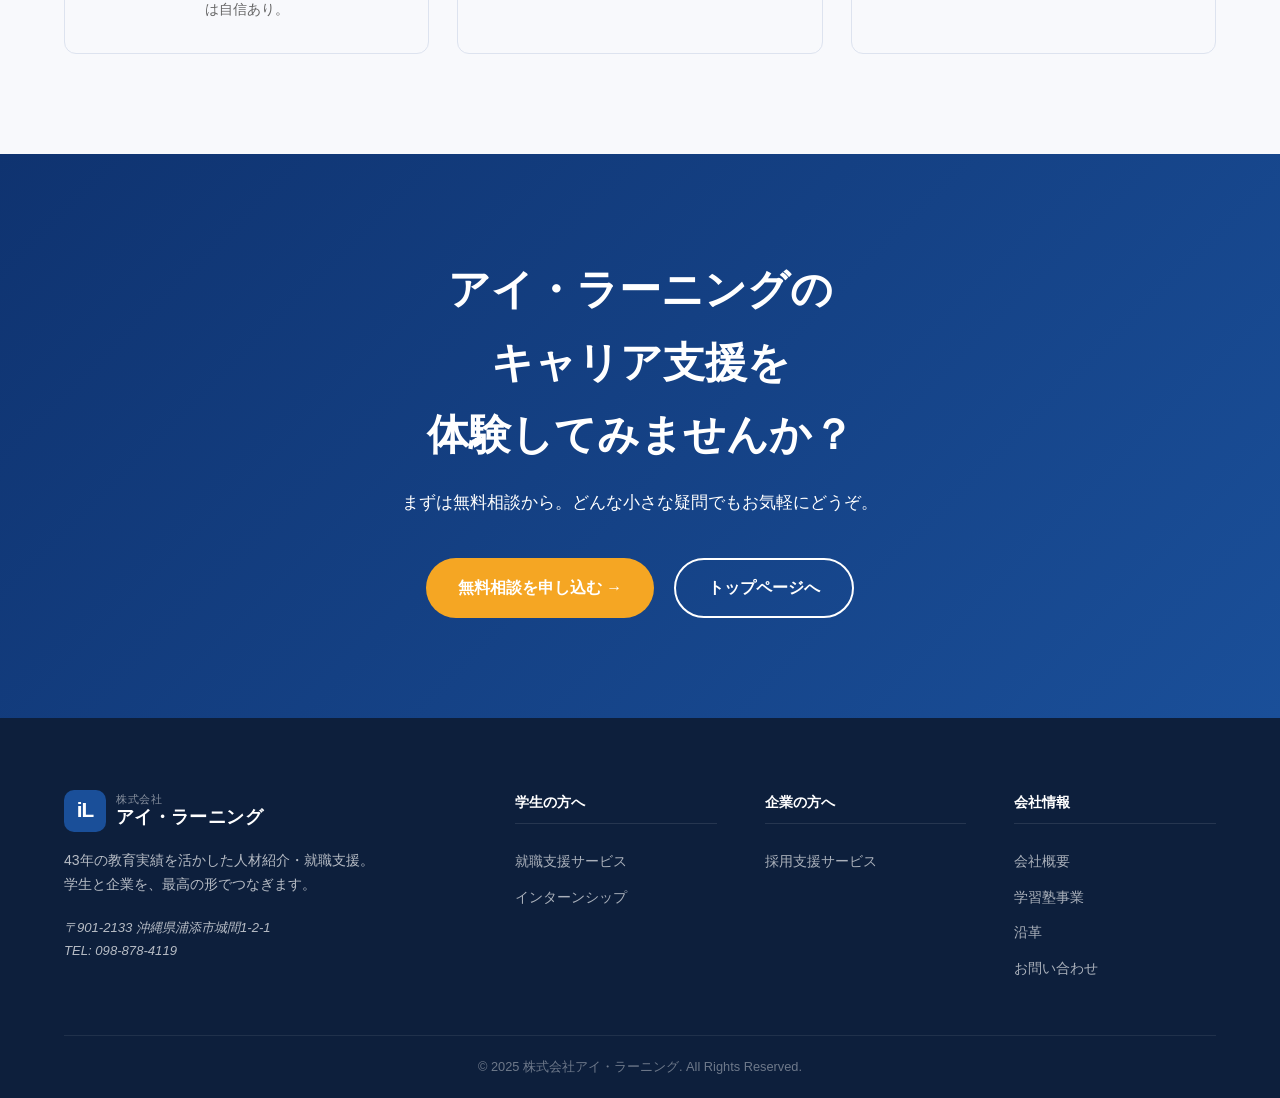
==== commit 440f7675: "会社概要に学習塾事業を追加、実績年数を43年に更新 Made-with: Cursor" ====
--- a/pages/about.html
+++ b/pages/about.html
@@ -110,6 +110,53 @@
     }
     @media (max-width: 1024px) {
       .mission-grid { grid-template-columns: repeat(2, 1fr); }
+    }
+
+    /* 学習塾事業 */
+    .cram-lead {
+      max-width: 900px;
+      margin: 28px auto 0;
+      font-size: 0.92rem;
+      color: var(--text);
+      line-height: 1.85;
+    }
+    .cram-links {
+      display: grid;
+      grid-template-columns: repeat(3, 1fr);
+      gap: 20px;
+      margin-top: 36px;
+      max-width: 900px;
+      margin-left: auto;
+      margin-right: auto;
+    }
+    .cram-link-card {
+      display: block;
+      padding: 22px 20px;
+      border-radius: var(--radius);
+      border: 1px solid var(--border);
+      background: var(--white);
+      text-decoration: none;
+      color: var(--primary-dark);
+      font-weight: 700;
+      font-size: 0.95rem;
+      text-align: center;
+      transition: var(--transition);
+    }
+    .cram-link-card:hover {
+      box-shadow: var(--shadow-lg);
+      transform: translateY(-3px);
+      border-color: rgba(26, 79, 153, 0.35);
+    }
+    .cram-link-card span {
+      display: block;
+      margin-top: 8px;
+      font-size: 0.78rem;
+      font-weight: 500;
+      color: var(--accent);
+      word-break: break-all;
+    }
+    @media (max-width: 768px) {
+      .cram-links { grid-template-columns: 1fr; }
     }
   </style>
 </head>
@@ -165,7 +212,7 @@
         </h3>
         <p style="font-size:1.02rem; color:var(--text-light); line-height:1.9; margin-bottom:20px;">
           アイ・ラーニングは1977年の事業開設以来、「学ぶことの喜び」を地域の子どもたちに伝えてきました。
-          42年間で5,000名以上の卒業生が社会へ旅立ちましたが、彼らのその後—就職・キャリア—についても
+          43年間で5,000名以上の卒業生が社会へ旅立ちましたが、彼らのその後—就職・キャリア—についても
           もっと力になりたいという思いが、このキャリア支援事業の原点です。
         </p>
         <p style="font-size:1.02rem; color:var(--text-light); line-height:1.9;">
@@ -255,11 +302,57 @@
     </div>
   </section>
 
+  <!-- 学習塾事業（メイン事業） -->
+  <section class="about-section" id="cram-school">
+    <div class="container">
+      <h2 class="section-title reveal">学習塾事業</h2>
+      <p class="section-sub reveal"><span></span>メイン事業のご紹介<span></span></p>
+
+      <div class="reveal" style="max-width:900px; margin:0 auto;">
+        <table class="company-table">
+          <tbody>
+            <tr>
+              <th>法人名</th>
+              <td>一般社団法人 教育振興会</td>
+            </tr>
+            <tr>
+              <th>所在地</th>
+              <td>〒901-2133 沖縄県浦添市城間1-2-1 アイ・ラーニングビル2F</td>
+            </tr>
+            <tr>
+              <th>TEL / FAX</th>
+              <td>TEL：098-878-4125　FAX：098-878-1939</td>
+            </tr>
+          </tbody>
+        </table>
+        <p class="cram-lead">
+          沖縄県内20箇所以上に無料塾や居場所、学習支援員配置業務、ALT配置管理業務を展開しています。
+        </p>
+      </div>
+
+      <h3 style="font-size:1.15rem; font-weight:800; color:var(--primary-dark); text-align:center; margin-top:48px; margin-bottom:0;" class="reveal">塾の紹介</h3>
+      <div class="cram-links reveal">
+        <a class="cram-link-card" href="https://www.yozemisatelien-okinawa.com" target="_blank" rel="noopener noreferrer">
+          代ゼミ
+          <span>yozemisatelien-okinawa.com</span>
+        </a>
+        <a class="cram-link-card" href="https://www.okinawa-triple-i.com" target="_blank" rel="noopener noreferrer">
+          トリプル・アイ
+          <span>okinawa-triple-i.com</span>
+        </a>
+        <a class="cram-link-card" href="https://www.eggs-net.com" target="_blank" rel="noopener noreferrer">
+          Eggs
+          <span>eggs-net.com</span>
+        </a>
+      </div>
+    </div>
+  </section>
+
   <!-- 沿革 -->
   <section class="about-section" id="history">
     <div class="container">
       <h2 class="section-title reveal">沿革</h2>
-      <p class="section-sub reveal"><span></span>42年間の歩み<span></span></p>
+      <p class="section-sub reveal"><span></span>43年間の歩み<span></span></p>
 
       <div class="history-timeline reveal">
         <div class="history-item">
@@ -369,7 +462,7 @@
               <span class="brand" style="color:#fff">アイ・ラーニング</span>
             </div>
           </a>
-          <p class="footer-desc">42年の教育実績を活かした人材紹介・就職支援。<br>学生と企業を、最高の形でつなぎます。</p>
+          <p class="footer-desc">43年の教育実績を活かした人材紹介・就職支援。<br>学生と企業を、最高の形でつなぎます。</p>
           <address class="footer-address">〒901-2133 沖縄県浦添市城間1-2-1<br>TEL: 098-878-4119</address>
         </div>
         <div class="footer-col">
@@ -384,6 +477,7 @@
         <div class="footer-col">
           <h4>会社情報</h4>
           <a href="about.html">会社概要</a>
+          <a href="about.html#cram-school">学習塾事業</a>
           <a href="about.html#history">沿革</a>
           <a href="contact.html">お問い合わせ</a>
         </div>
--- a/css/style.css
+++ b/css/style.css
@@ -680,7 +680,7 @@
   margin-bottom: 0;
 }
 
-/* 42年の歴史ビジュアル */
+/* 43年の歴史ビジュアル */
 .years-visual {
   background: linear-gradient(135deg, var(--primary-dark), var(--primary));
   border-radius: var(--radius);
